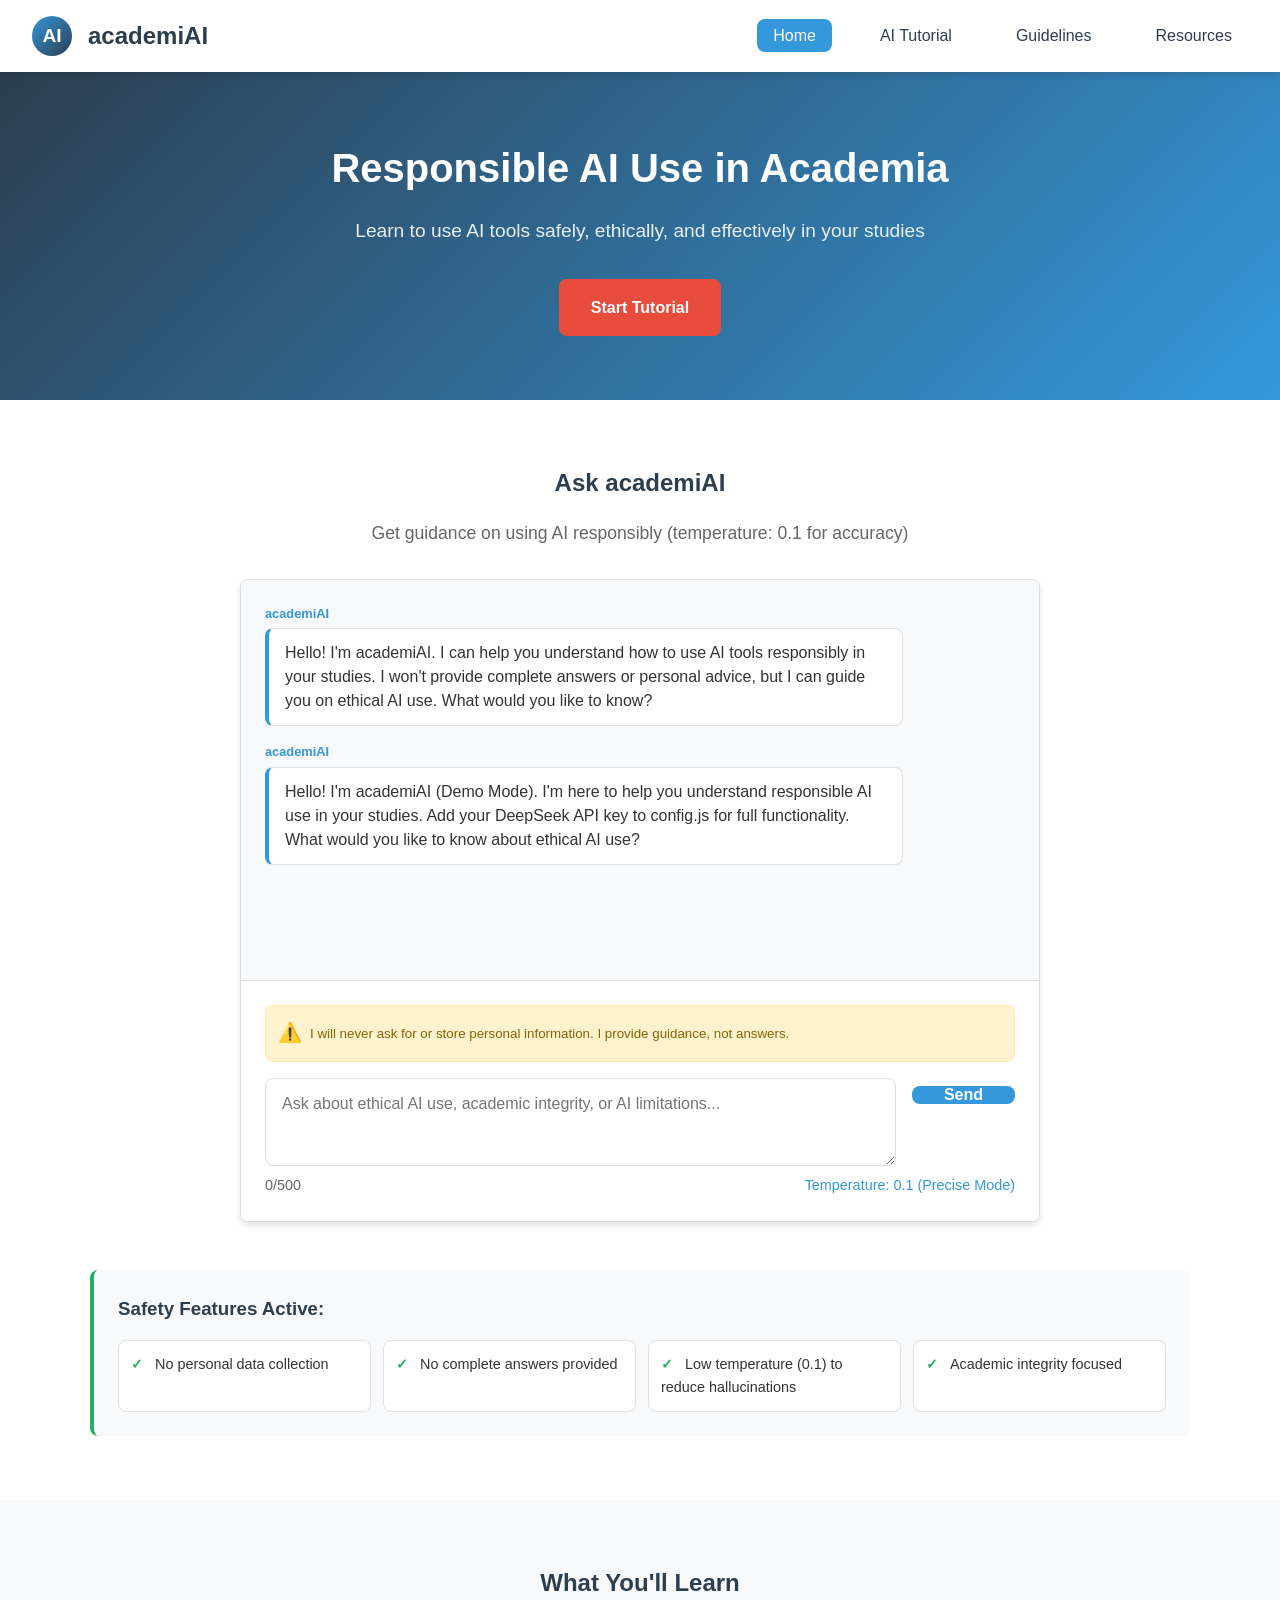
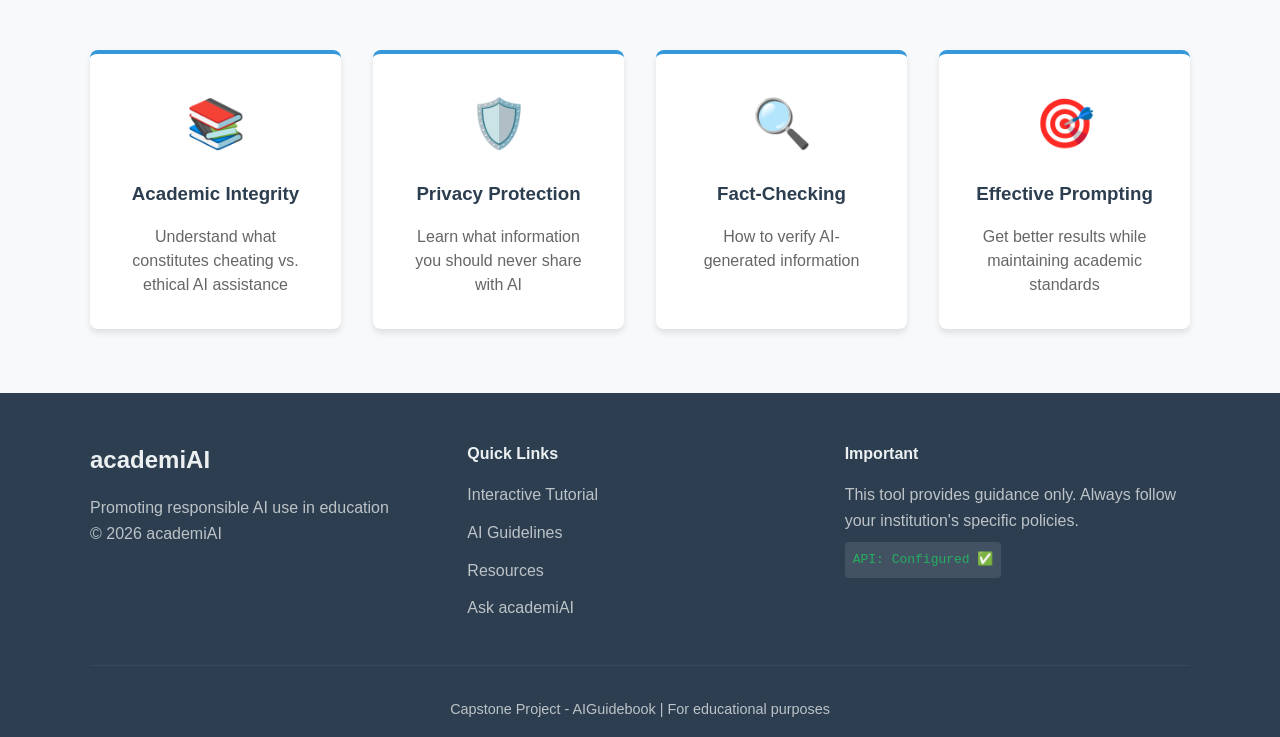
==== index.html @ cb723749 "Add files via upload" ====
<!DOCTYPE html>
<html lang="en">
<head>
    <meta charset="UTF-8">
    <meta name="viewport" content="width=device-width, initial-scale=1.0">
    <title>academiAI - Responsible AI for Students</title>
    <link rel="stylesheet" href="styles/main.css">
    <link rel="stylesheet" href="styles/responsive.css">
    <link rel="icon" type="image/x-icon" href="assets/images/favicon.ico">
</head>
<body>
    <header>
        <nav class="main-nav">
            <div class="logo">
                <div class="logo-icon">AI</div>
                <h1>academiAI</h1>
            </div>
            <button class="mobile-menu-toggle" aria-label="Menu">☰</button>
            <ul class="nav-links">
                <li><a href="index.html" class="active">Home</a></li>
                <li><a href="pages/tutorial.html">AI Tutorial</a></li>
                <li><a href="pages/guidelines.html">Guidelines</a></li>
                <li><a href="pages/resources.html">Resources</a></li>
            </ul>
        </nav>
    </header>

    <main>
        <section class="hero">
            <div class="hero-content">
                <h2>Responsible AI Use in Academia</h2>
                <p>Learn to use AI tools safely, ethically, and effectively in your studies</p>
                <a href="pages/tutorial.html" class="cta-button">Start Tutorial</a>
            </div>
        </section>

        <section class="ai-guide-section">
            <div class="container">
                <h2>Ask academiAI</h2>
                <p class="subtitle">Get guidance on using AI responsibly (temperature: 0.1 for accuracy)</p>
                
                <div class="config-warning" id="config-warning">
                    <strong>⚠️ Setup Required:</strong> Add your DeepSeek API key to config.js for full functionality.
                    <br><small>Currently running in demo mode with limited responses.</small>
                </div>
                
                <div class="chat-container">
                    <div class="chat-messages" id="chat-messages">
                        <div class="message bot">
                            <div class="sender-label">academiAI</div>
                            <div class="message-text">Hello! I'm academiAI. I can help you understand how to use AI tools responsibly in your studies. I won't provide complete answers or personal advice, but I can guide you on ethical AI use. What would you like to know?</div>
                        </div>
                    </div>
                    
                    <div class="chat-input-area">
                        <div class="safety-notice">
                            <span class="safety-icon">⚠️</span>
                            <small>I will never ask for or store personal information. I provide guidance, not answers.</small>
                        </div>
                        <div class="input-wrapper">
                            <textarea 
                                id="user-input" 
                                placeholder="Ask about ethical AI use, academic integrity, or AI limitations..."
                                maxlength="500"
                                rows="3"
                            ></textarea>
                            <button id="send-button">Send</button>
                        </div>
                        <div class="input-limits">
                            <span id="char-count">0/500</span>
                            <span class="temp-indicator">Temperature: 0.1 (Precise Mode)</span>
                        </div>
                    </div>
                </div>
                
                <div class="safety-features">
                    <h3>Safety Features Active:</h3>
                    <ul>
                        <li>No personal data collection</li>
                        <li>No complete answers provided</li>
                        <li>Low temperature (0.1) to reduce hallucinations</li>
                        <li>Academic integrity focused</li>
                    </ul>
                </div>
            </div>
        </section>

        <section class="features">
            <div class="container">
                <h2>What You'll Learn</h2>
                <div class="feature-grid">
                    <div class="feature-card">
                        <div class="feature-icon">📚</div>
                        <h3>Academic Integrity</h3>
                        <p>Understand what constitutes cheating vs. ethical AI assistance</p>
                    </div>
                    <div class="feature-card">
                        <div class="feature-icon">🛡️</div>
                        <h3>Privacy Protection</h3>
                        <p>Learn what information you should never share with AI</p>
                    </div>
                    <div class="feature-card">
                        <div class="feature-icon">🔍</div>
                        <h3>Fact-Checking</h3>
                        <p>How to verify AI-generated information</p>
                    </div>
                    <div class="feature-card">
                        <div class="feature-icon">🎯</div>
                        <h3>Effective Prompting</h3>
                        <p>Get better results while maintaining academic standards</p>
                    </div>
                </div>
            </div>
        </section>
    </main>

    <footer>
        <div class="container">
            <div class="footer-content">
                <div class="footer-section">
                    <h3>academiAI</h3>
                    <p>Promoting responsible AI use in education</p>
                    <p id="current-year">© 2024 academiAI</p>
                </div>
                <div class="footer-section">
                    <h4>Quick Links</h4>
                    <ul>
                        <li><a href="pages/tutorial.html">Interactive Tutorial</a></li>
                        <li><a href="pages/guidelines.html">AI Guidelines</a></li>
                        <li><a href="pages/resources.html">Resources</a></li>
                        <li><a href="#chat-messages">Ask academiAI</a></li>
                    </ul>
                </div>
                <div class="footer-section">
                    <h4>Important</h4>
                    <p>This tool provides guidance only. Always follow your institution's specific policies.</p>
                    <p class="api-status" id="api-status">API: Not Configured</p>
                </div>
            </div>
            <div class="footer-bottom">
                <p>Capstone Project - AIGuidebook | For educational purposes</p>
            </div>
        </div>
    </footer>

    <script src="config.js"></script>
    <script src="scripts/main.js"></script>
    <script src="scripts/safety-filters.js"></script>
    <script src="scripts/ai-guide.js"></script>
</body>
</html>
---- styles/main.css ----
/* Reset and Base Styles */
* {
    margin: 0;
    padding: 0;
    box-sizing: border-box;
}

:root {
    --primary-color: #2c3e50;
    --secondary-color: #3498db;
    --accent-color: #e74c3c;
    --light-color: #ecf0f1;
    --dark-color: #2c3e50;
    --success-color: #27ae60;
    --warning-color: #f39c12;
    --border-radius: 8px;
    --box-shadow: 0 4px 6px rgba(0, 0, 0, 0.1);
    --transition: all 0.3s ease;
}

body {
    font-family: 'Segoe UI', Tahoma, Geneva, Verdana, sans-serif;
    line-height: 1.6;
    color: #333;
    background-color: #f9f9f9;
    min-height: 100vh;
    display: flex;
    flex-direction: column;
}

.container {
    max-width: 1200px;
    margin: 0 auto;
    padding: 0 20px;
}

main {
    flex: 1;
}

/* Navigation */
.main-nav {
    background-color: white;
    box-shadow: var(--box-shadow);
    padding: 1rem 2rem;
    display: flex;
    justify-content: space-between;
    align-items: center;
    position: sticky;
    top: 0;
    z-index: 1000;
}

.logo {
    display: flex;
    align-items: center;
    gap: 1rem;
}

.logo-icon {
    width: 40px;
    height: 40px;
    background: linear-gradient(135deg, var(--secondary-color), var(--primary-color));
    color: white;
    border-radius: 50%;
    display: flex;
    align-items: center;
    justify-content: center;
    font-weight: bold;
    font-size: 1.2rem;
}

.logo h1 {
    color: var(--primary-color);
    font-size: 1.5rem;
}

.mobile-menu-toggle {
    display: none;
    background: none;
    border: none;
    font-size: 1.5rem;
    cursor: pointer;
    color: var(--primary-color);
}

.nav-links {
    display: flex;
    list-style: none;
    gap: 2rem;
}

.nav-links a {
    text-decoration: none;
    color: var(--primary-color);
    font-weight: 500;
    padding: 0.5rem 1rem;
    border-radius: var(--border-radius);
    transition: var(--transition);
}

.nav-links a:hover,
.nav-links a.active {
    background-color: var(--secondary-color);
    color: white;
}

/* Hero Section */
.hero {
    background: linear-gradient(135deg, var(--primary-color), var(--secondary-color));
    color: white;
    padding: 4rem 2rem;
    text-align: center;
}

.hero-content h2 {
    font-size: 2.5rem;
    margin-bottom: 1rem;
}

.hero-content p {
    font-size: 1.2rem;
    margin-bottom: 2rem;
    opacity: 0.9;
}

.cta-button {
    display: inline-block;
    background-color: var(--accent-color);
    color: white;
    padding: 1rem 2rem;
    text-decoration: none;
    border-radius: var(--border-radius);
    font-weight: bold;
    transition: var(--transition);
    border: none;
    cursor: pointer;
    font-size: 1rem;
}

.cta-button:hover {
    background-color: #c0392b;
    transform: translateY(-2px);
}

/* AI Guide Section */
.ai-guide-section {
    padding: 4rem 2rem;
    background-color: white;
}

.ai-guide-section h2 {
    text-align: center;
    margin-bottom: 1rem;
    color: var(--primary-color);
}

.subtitle {
    color: #666;
    margin-bottom: 2rem;
    text-align: center;
    font-size: 1.1rem;
}

.config-warning {
    background-color: #fff3cd;
    border: 1px solid #ffeaa7;
    border-radius: var(--border-radius);
    padding: 1rem;
    margin: 2rem auto;
    max-width: 800px;
    text-align: center;
    color: #856404;
}

.chat-container {
    max-width: 800px;
    margin: 0 auto;
    border: 1px solid #ddd;
    border-radius: var(--border-radius);
    overflow: hidden;
    box-shadow: var(--box-shadow);
}

.chat-messages {
    height: 400px;
    overflow-y: auto;
    padding: 1.5rem;
    background-color: #f8f9fa;
    display: flex;
    flex-direction: column;
    gap: 1rem;
}

.message {
    max-width: 85%;
    animation: fadeIn 0.3s ease;
}

@keyframes fadeIn {
    from { opacity: 0; transform: translateY(10px); }
    to { opacity: 1; transform: translateY(0); }
}

.sender-label {
    font-size: 0.8rem;
    font-weight: 600;
    margin-bottom: 0.25rem;
    color: #666;
}

.message.bot .sender-label {
    color: var(--secondary-color);
}

.message.user .sender-label {
    color: var(--primary-color);
    text-align: right;
}

.message-text {
    padding: 0.75rem 1rem;
    border-radius: var(--border-radius);
    line-height: 1.5;
}

.message.bot .message-text {
    background-color: white;
    border: 1px solid #e0e0e0;
    border-left: 4px solid var(--secondary-color);
}

.message.user .message-text {
    background-color: var(--secondary-color);
    color: white;
    border-left: 4px solid var(--primary-color);
}

.chat-input-area {
    padding: 1.5rem;
    background-color: white;
    border-top: 1px solid #ddd;
}

.safety-notice {
    background-color: #fff3cd;
    border: 1px solid #ffeaa7;
    border-radius: var(--border-radius);
    padding: 0.75rem;
    margin-bottom: 1rem;
    display: flex;
    align-items: center;
    gap: 0.5rem;
    color: #856404;
}

.safety-icon {
    font-size: 1.2rem;
}

.input-wrapper {
    display: flex;
    gap: 1rem;
}

.input-wrapper textarea {
    flex: 1;
    padding: 1rem;
    border: 1px solid #ddd;
    border-radius: var(--border-radius);
    font-family: inherit;
    font-size: 1rem;
    resize: vertical;
    min-height: 80px;
    max-height: 200px;
}

.input-wrapper textarea:focus {
    outline: none;
    border-color: var(--secondary-color);
    box-shadow: 0 0 0 2px rgba(52, 152, 219, 0.2);
}

.input-wrapper button {
    background-color: var(--secondary-color);
    color: white;
    border: none;
    padding: 0 2rem;
    border-radius: var(--border-radius);
    cursor: pointer;
    font-weight: bold;
    transition: var(--transition);
    font-size: 1rem;
    align-self: flex-start;
    height: fit-content;
    margin-top: 0.5rem;
}

.input-wrapper button:hover {
    background-color: #2980b9;
}

.input-wrapper button:disabled {
    background-color: #bdc3c7;
    cursor: not-allowed;
}

.input-limits {
    display: flex;
    justify-content: space-between;
    margin-top: 0.5rem;
    color: #666;
    font-size: 0.9rem;
}

.temp-indicator {
    color: var(--secondary-color);
    font-weight: 500;
}

/* Loading Animation */
.message.loading {
    opacity: 0.7;
}

.loading-text {
    color: #666;
    margin-bottom: 0.5rem;
}

.loading-dots {
    display: flex;
    gap: 0.25rem;
}

.loading-dots span {
    width: 8px;
    height: 8px;
    background-color: var(--secondary-color);
    border-radius: 50%;
    animation: bounce 1.4s infinite ease-in-out both;
}

.loading-dots span:nth-child(1) {
    animation-delay: -0.32s;
}

.loading-dots span:nth-child(2) {
    animation-delay: -0.16s;
}

@keyframes bounce {
    0%, 80%, 100% { 
        transform: scale(0);
    } 
    40% { 
        transform: scale(1.0);
    }
}

/* Safety Features */
.safety-features {
    margin-top: 3rem;
    padding: 1.5rem;
    background-color: #f8f9fa;
    border-radius: var(--border-radius);
    border-left: 4px solid var(--success-color);
}

.safety-features h3 {
    color: var(--primary-color);
    margin-bottom: 1rem;
}

.safety-features ul {
    list-style: none;
    display: grid;
    grid-template-columns: repeat(auto-fit, minmax(200px, 1fr));
    gap: 0.75rem;
    margin-top: 1rem;
}

.safety-features li {
    padding: 0.75rem;
    background-color: white;
    border-radius: var(--border-radius);
    font-size: 0.9rem;
    border: 1px solid #e0e0e0;
}

.safety-features li::before {
    content: "✓ ";
    color: var(--success-color);
    font-weight: bold;
    margin-right: 0.5rem;
}

/* Features Section */
.features {
    padding: 4rem 2rem;
    background-color: #f8f9fa;
}

.features h2 {
    text-align: center;
    margin-bottom: 3rem;
    color: var(--primary-color);
}

.feature-grid {
    display: grid;
    grid-template-columns: repeat(auto-fit, minmax(250px, 1fr));
    gap: 2rem;
}

.feature-card {
    background-color: white;
    padding: 2rem;
    border-radius: var(--border-radius);
    text-align: center;
    box-shadow: var(--box-shadow);
    transition: var(--transition);
    border-top: 4px solid var(--secondary-color);
}

.feature-card:hover {
    transform: translateY(-5px);
    box-shadow: 0 8px 15px rgba(0, 0, 0, 0.1);
}

.feature-icon {
    font-size: 3rem;
    margin-bottom: 1rem;
    display: block;
}

.feature-card h3 {
    color: var(--primary-color);
    margin-bottom: 1rem;
}

.feature-card p {
    color: #666;
    line-height: 1.5;
}

/* Footer */
footer {
    background-color: var(--primary-color);
    color: white;
    padding: 3rem 2rem 1rem;
    margin-top: auto;
}

.footer-content {
    display: grid;
    grid-template-columns: repeat(auto-fit, minmax(250px, 1fr));
    gap: 2rem;
    margin-bottom: 2rem;
}

.footer-section h3,
.footer-section h4 {
    margin-bottom: 1rem;
    color: var(--light-color);
}

.footer-section h3 {
    font-size: 1.5rem;
}

.footer-section p {
    color: #bdc3c7;
    line-height: 1.6;
}

.footer-section ul {
    list-style: none;
}

.footer-section ul li {
    margin-bottom: 0.75rem;
}

.footer-section a {
    color: #bdc3c7;
    text-decoration: none;
    transition: var(--transition);
}

.footer-section a:hover {
    color: white;
    text-decoration: underline;
}

.footer-bottom {
    text-align: center;
    padding-top: 2rem;
    border-top: 1px solid #34495e;
    color: #bdc3c7;
    font-size: 0.9rem;
}

.api-status {
    font-family: monospace;
    padding: 0.5rem;
    background: rgba(255, 255, 255, 0.1);
    border-radius: 4px;
    display: inline-block;
    margin-top: 0.5rem;
}

/* Utility Classes */
.hidden {
    display: none !important;
}

.notification {
    position: fixed;
    top: 20px;
    right: 20px;
    background: var(--warning-color);
    color: white;
    padding: 1rem;
    border-radius: var(--border-radius);
    box-shadow: var(--box-shadow);
    z-index: 10000;
    max-width: 300px;
    animation: slideIn 0.3s ease;
}

@keyframes slideIn {
    from { transform: translateX(100%); opacity: 0; }
    to { transform: translateX(0); opacity: 1; }
}
---- styles/responsive.css ----
/* Mobile Responsiveness */
@media (max-width: 768px) {
    .main-nav {
        flex-direction: row;
        flex-wrap: wrap;
        padding: 1rem;
        position: relative;
    }
    
    .mobile-menu-toggle {
        display: block;
        order: 2;
    }
    
    .nav-links {
        display: none;
        flex-direction: column;
        width: 100%;
        order: 3;
        margin-top: 1rem;
        gap: 0.5rem;
    }
    
    .nav-links.show {
        display: flex;
    }
    
    .nav-links li {
        width: 100%;
    }
    
    .nav-links a {
        display: block;
        padding: 0.75rem;
        text-align: center;
    }
    
    .logo {
        order: 1;
        flex: 1;
    }
    
    .hero-content h2 {
        font-size: 2rem;
    }
    
    .hero-content p {
        font-size: 1.1rem;
    }
    
    .chat-container {
        margin: 0 -1rem;
        border-radius: 0;
        border-left: none;
        border-right: none;
    }
    
    .chat-messages {
        height: 300px;
        padding: 1rem;
    }
    
    .message {
        max-width: 95%;
    }
    
    .input-wrapper {
        flex-direction: column;
    }
    
    .input-wrapper button {
        width: 100%;
        padding: 0.75rem;
        margin-top: 0;
    }
    
    .feature-grid {
        grid-template-columns: 1fr;
        gap: 1.5rem;
    }
    
    .feature-card {
        padding: 1.5rem;
    }
    
    .safety-features ul {
        grid-template-columns: 1fr;
    }
    
    .tutorial-controls {
        flex-direction: column;
        gap: 1rem;
    }
    
    .tutorial-controls button {
        width: 100%;
    }
    
    .footer-content {
        grid-template-columns: 1fr;
        gap: 1.5rem;
    }
    
    .ai-guide-section,
    .features {
        padding: 2rem 1rem;
    }
    
    .tutorial-content {
        padding: 2rem 1rem;
    }
}

/* Tablet Responsiveness */
@media (min-width: 769px) and (max-width: 1024px) {
    .container {
        padding: 0 15px;
    }
    
    .chat-container {
        margin: 0 1rem;
    }
    
    .feature-grid {
        grid-template-columns: repeat(2, 1fr);
    }
    
    .safety-features ul {
        grid-template-columns: repeat(2, 1fr);
    }
}

/* Large Desktop */
@media (min-width: 1200px) {
    .container {
        max-width: 1140px;
    }
}
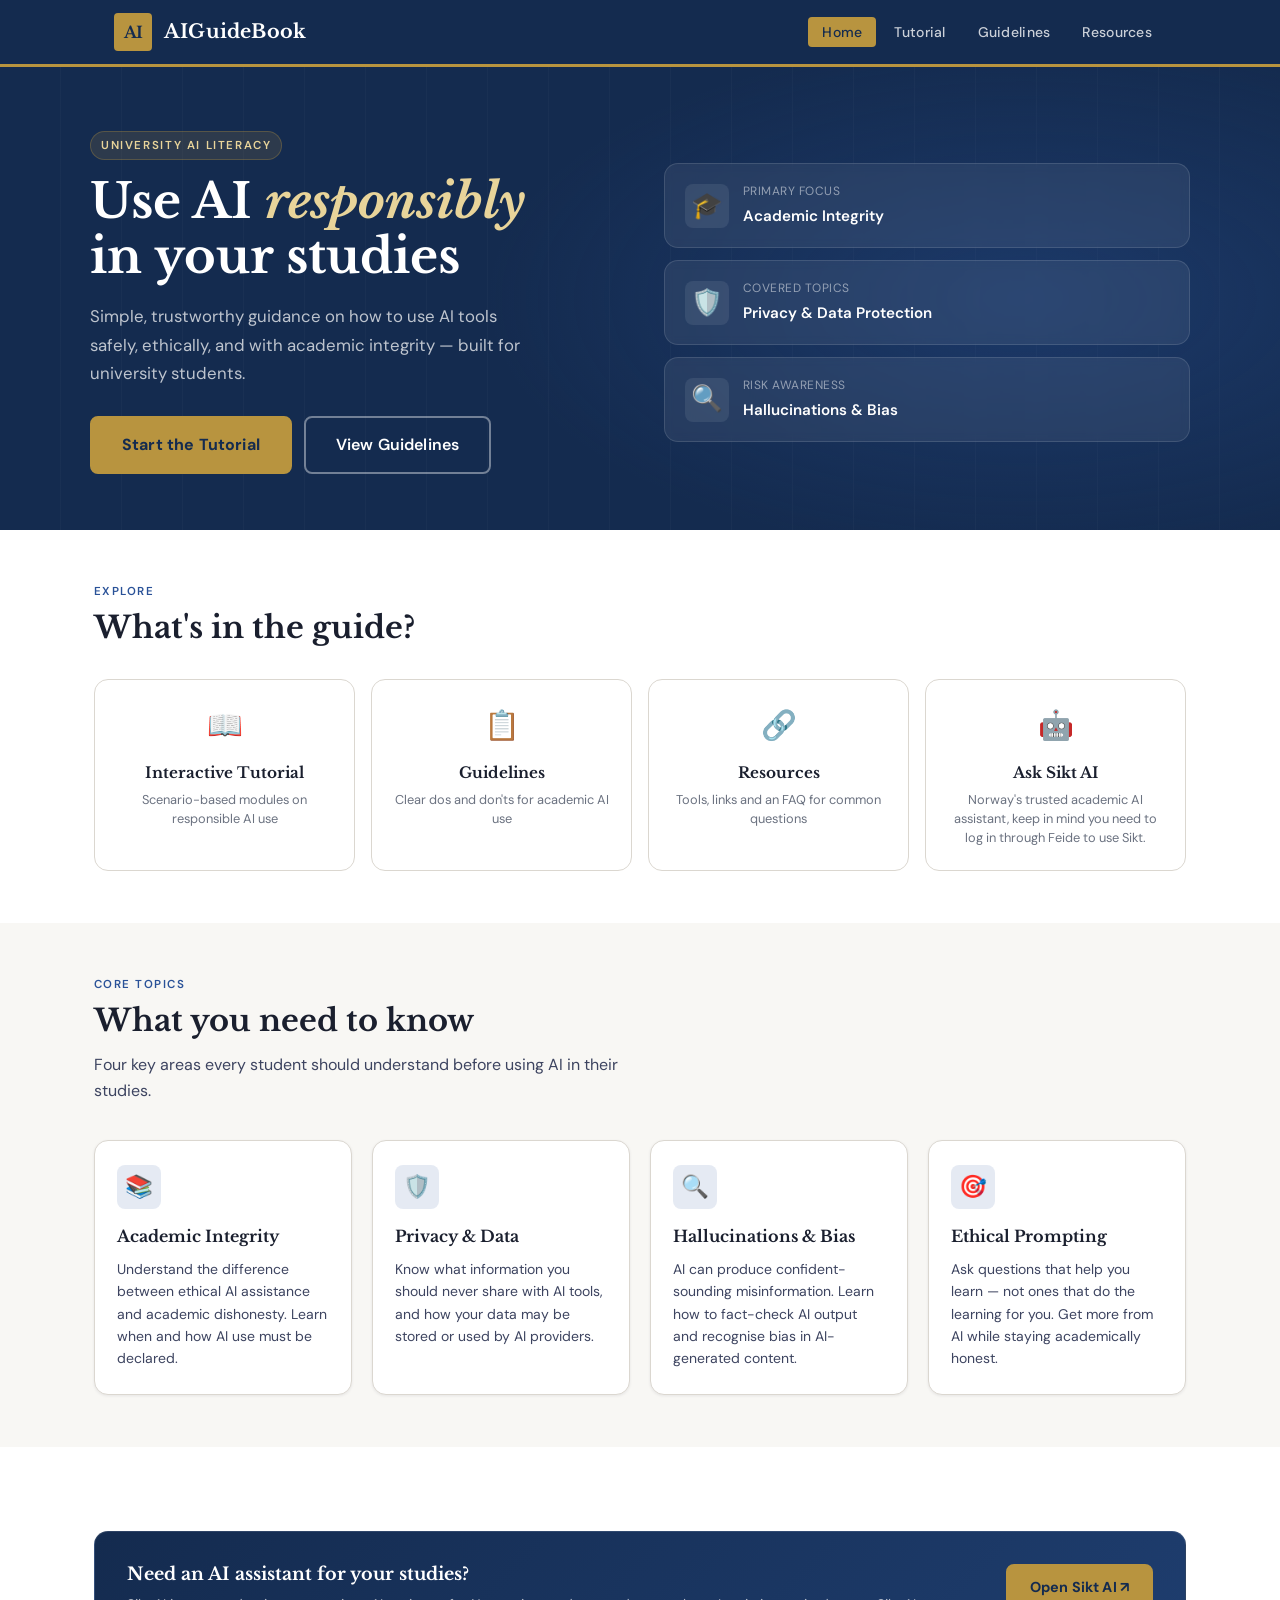
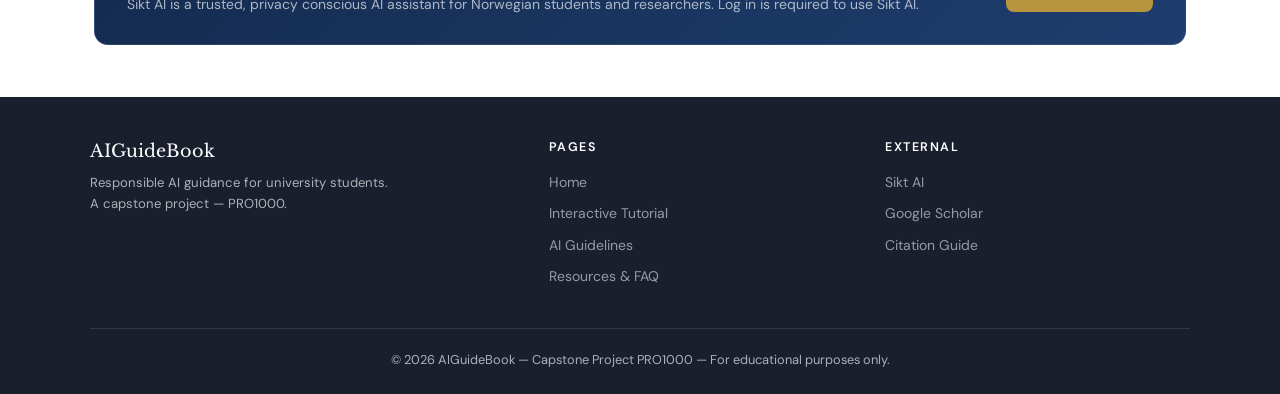
==== commit 5abc3fac: "Add files via upload" ====
--- a/index.html
+++ b/index.html
@@ -1,151 +1,179 @@
-<!DOCTYPE html>
-<html lang="en">
-<head>
-    <meta charset="UTF-8">
-    <meta name="viewport" content="width=device-width, initial-scale=1.0">
-    <title>academiAI - Responsible AI for Students</title>
-    <link rel="stylesheet" href="styles/main.css">
-    <link rel="stylesheet" href="styles/responsive.css">
-    <link rel="icon" type="image/x-icon" href="assets/images/favicon.ico">
-</head>
-<body>
-    <header>
-        <nav class="main-nav">
-            <div class="logo">
-                <div class="logo-icon">AI</div>
-                <h1>academiAI</h1>
-            </div>
-            <button class="mobile-menu-toggle" aria-label="Menu">☰</button>
-            <ul class="nav-links">
-                <li><a href="index.html" class="active">Home</a></li>
-                <li><a href="pages/tutorial.html">AI Tutorial</a></li>
-                <li><a href="pages/guidelines.html">Guidelines</a></li>
-                <li><a href="pages/resources.html">Resources</a></li>
-            </ul>
-        </nav>
-    </header>
-
-    <main>
-        <section class="hero">
-            <div class="hero-content">
-                <h2>Responsible AI Use in Academia</h2>
-                <p>Learn to use AI tools safely, ethically, and effectively in your studies</p>
-                <a href="pages/tutorial.html" class="cta-button">Start Tutorial</a>
-            </div>
-        </section>
-
-        <section class="ai-guide-section">
-            <div class="container">
-                <h2>Ask academiAI</h2>
-                <p class="subtitle">Get guidance on using AI responsibly (temperature: 0.1 for accuracy)</p>
-                
-                <div class="config-warning" id="config-warning">
-                    <strong>⚠️ Setup Required:</strong> Add your DeepSeek API key to config.js for full functionality.
-                    <br><small>Currently running in demo mode with limited responses.</small>
-                </div>
-                
-                <div class="chat-container">
-                    <div class="chat-messages" id="chat-messages">
-                        <div class="message bot">
-                            <div class="sender-label">academiAI</div>
-                            <div class="message-text">Hello! I'm academiAI. I can help you understand how to use AI tools responsibly in your studies. I won't provide complete answers or personal advice, but I can guide you on ethical AI use. What would you like to know?</div>
-                        </div>
-                    </div>
-                    
-                    <div class="chat-input-area">
-                        <div class="safety-notice">
-                            <span class="safety-icon">⚠️</span>
-                            <small>I will never ask for or store personal information. I provide guidance, not answers.</small>
-                        </div>
-                        <div class="input-wrapper">
-                            <textarea 
-                                id="user-input" 
-                                placeholder="Ask about ethical AI use, academic integrity, or AI limitations..."
-                                maxlength="500"
-                                rows="3"
-                            ></textarea>
-                            <button id="send-button">Send</button>
-                        </div>
-                        <div class="input-limits">
-                            <span id="char-count">0/500</span>
-                            <span class="temp-indicator">Temperature: 0.1 (Precise Mode)</span>
-                        </div>
-                    </div>
-                </div>
-                
-                <div class="safety-features">
-                    <h3>Safety Features Active:</h3>
-                    <ul>
-                        <li>No personal data collection</li>
-                        <li>No complete answers provided</li>
-                        <li>Low temperature (0.1) to reduce hallucinations</li>
-                        <li>Academic integrity focused</li>
-                    </ul>
-                </div>
-            </div>
-        </section>
-
-        <section class="features">
-            <div class="container">
-                <h2>What You'll Learn</h2>
-                <div class="feature-grid">
-                    <div class="feature-card">
-                        <div class="feature-icon">📚</div>
-                        <h3>Academic Integrity</h3>
-                        <p>Understand what constitutes cheating vs. ethical AI assistance</p>
-                    </div>
-                    <div class="feature-card">
-                        <div class="feature-icon">🛡️</div>
-                        <h3>Privacy Protection</h3>
-                        <p>Learn what information you should never share with AI</p>
-                    </div>
-                    <div class="feature-card">
-                        <div class="feature-icon">🔍</div>
-                        <h3>Fact-Checking</h3>
-                        <p>How to verify AI-generated information</p>
-                    </div>
-                    <div class="feature-card">
-                        <div class="feature-icon">🎯</div>
-                        <h3>Effective Prompting</h3>
-                        <p>Get better results while maintaining academic standards</p>
-                    </div>
-                </div>
-            </div>
-        </section>
-    </main>
-
-    <footer>
-        <div class="container">
-            <div class="footer-content">
-                <div class="footer-section">
-                    <h3>academiAI</h3>
-                    <p>Promoting responsible AI use in education</p>
-                    <p id="current-year">© 2024 academiAI</p>
-                </div>
-                <div class="footer-section">
-                    <h4>Quick Links</h4>
-                    <ul>
-                        <li><a href="pages/tutorial.html">Interactive Tutorial</a></li>
-                        <li><a href="pages/guidelines.html">AI Guidelines</a></li>
-                        <li><a href="pages/resources.html">Resources</a></li>
-                        <li><a href="#chat-messages">Ask academiAI</a></li>
-                    </ul>
-                </div>
-                <div class="footer-section">
-                    <h4>Important</h4>
-                    <p>This tool provides guidance only. Always follow your institution's specific policies.</p>
-                    <p class="api-status" id="api-status">API: Not Configured</p>
-                </div>
-            </div>
-            <div class="footer-bottom">
-                <p>Capstone Project - AIGuidebook | For educational purposes</p>
-            </div>
-        </div>
-    </footer>
-
-    <script src="config.js"></script>
-    <script src="scripts/main.js"></script>
-    <script src="scripts/safety-filters.js"></script>
-    <script src="scripts/ai-guide.js"></script>
-</body>
-</html>+<!DOCTYPE html>
+<html lang="en">
+<head>
+  <meta charset="UTF-8">
+  <meta name="viewport" content="width=device-width, initial-scale=1.0">
+  <title>AIGuideBook — Responsible AI for Students</title>
+  <link rel="stylesheet" href="styles/main.css">
+  <link rel="stylesheet" href="styles/components.css">
+  <link rel="stylesheet" href="styles/responsive.css">
+</head>
+<body>
+
+<!-- ── Navigation ── -->
+<nav class="site-nav" role="navigation" aria-label="Main navigation">
+  <div class="nav-inner">
+    <a href="index.html" class="nav-brand" aria-label="AIGuideBook home">
+      <div class="nav-brand__mark" aria-hidden="true">AI</div>
+      <span class="nav-brand__name">AIGuideBook</span>
+    </a>
+    <button class="nav-toggle" aria-label="Toggle navigation" aria-expanded="false">
+      <span></span><span></span><span></span>
+    </button>
+    <ul class="nav-links" role="list">
+      <li><a href="index.html">Home</a></li>
+      <li><a href="pages/tutorial.html">Tutorial</a></li>
+      <li><a href="pages/guidelines.html">Guidelines</a></li>
+      <li><a href="pages/resources.html">Resources</a></li>
+    </ul>
+  </div>
+</nav>
+
+<!-- ── Hero ── -->
+<section class="hero" aria-labelledby="hero-title">
+  <div class="hero__inner">
+    <div class="hero__content">
+      <span class="hero__eyebrow">University AI Literacy</span>
+      <h1 class="hero__title" id="hero-title">
+        Use AI <em>responsibly</em><br>in your studies
+      </h1>
+      <p class="hero__desc">
+        Simple, trustworthy guidance on how to use AI tools safely, ethically,
+        and with academic integrity — built for university students.
+      </p>
+      <div class="hero__actions">
+        <a href="pages/tutorial.html" class="btn btn--gold btn--lg">Start the Tutorial</a>
+        <a href="pages/guidelines.html" class="btn btn--outline btn--lg" style="color:#fff;border-color:rgba(255,255,255,0.4);">View Guidelines</a>
+      </div>
+    </div>
+    <div class="hero__visual" aria-hidden="true">
+      <div class="hero-stat-card">
+        <div class="hero-stat-card__icon">🎓</div>
+        <div>
+          <div class="hero-stat-card__label">Primary focus</div>
+          <div class="hero-stat-card__value">Academic Integrity</div>
+        </div>
+      </div>
+      <div class="hero-stat-card">
+        <div class="hero-stat-card__icon">🛡️</div>
+        <div>
+          <div class="hero-stat-card__label">Covered topics</div>
+          <div class="hero-stat-card__value">Privacy & Data Protection</div>
+        </div>
+      </div>
+      <div class="hero-stat-card">
+        <div class="hero-stat-card__icon">🔍</div>
+        <div>
+          <div class="hero-stat-card__label">Risk awareness</div>
+          <div class="hero-stat-card__value">Hallucinations & Bias</div>
+        </div>
+      </div>
+    </div>
+  </div>
+</section>
+
+<!-- ── Quick Links ── -->
+<section class="section section--white" aria-labelledby="explore-title">
+  <div class="container">
+    <div class="section__label">Explore</div>
+    <h2 class="section__title" id="explore-title">What's in the guide?</h2>
+    <div class="quick-links">
+      <a href="pages/tutorial.html" class="quick-link">
+        <div class="quick-link__icon">📖</div>
+        <div class="quick-link__title">Interactive Tutorial</div>
+        <div class="quick-link__desc">Scenario-based modules on responsible AI use</div>
+      </a>
+      <a href="pages/guidelines.html" class="quick-link">
+        <div class="quick-link__icon">📋</div>
+        <div class="quick-link__title">Guidelines</div>
+        <div class="quick-link__desc">Clear dos and don'ts for academic AI use</div>
+      </a>
+      <a href="pages/resources.html" class="quick-link">
+        <div class="quick-link__icon">🔗</div>
+        <div class="quick-link__title">Resources</div>
+        <div class="quick-link__desc">Tools, links and an FAQ for common questions</div>
+      </a>
+      <a href="https://ki.sikt.no/en" target="_blank" rel="noopener noreferrer" class="quick-link">
+        <div class="quick-link__icon">🤖</div>
+        <div class="quick-link__title">Ask Sikt AI</div>
+        <div class="quick-link__desc">Norway's trusted academic AI assistant, keep in mind you need to log in through Feide to use Sikt.</div>
+      </a>
+    </div>
+  </div>
+</section>
+
+<!-- ── Core Topics ── -->
+<section class="section section--alt" aria-labelledby="topics-title">
+  <div class="container">
+    <div class="section__label">Core Topics</div>
+    <h2 class="section__title" id="topics-title">What you need to know</h2>
+    <p class="section__lead">Four key areas every student should understand before using AI in their studies.</p>
+    <div class="card-grid">
+      <div class="card">
+        <div class="card__icon">📚</div>
+        <div class="card__title">Academic Integrity</div>
+        <p class="card__text">Understand the difference between ethical AI assistance and academic dishonesty. Learn when and how AI use must be declared.</p>
+      </div>
+      <div class="card">
+        <div class="card__icon">🛡️</div>
+        <div class="card__title">Privacy & Data</div>
+        <p class="card__text">Know what information you should never share with AI tools, and how your data may be stored or used by AI providers.</p>
+      </div>
+      <div class="card">
+        <div class="card__icon">🔍</div>
+        <div class="card__title">Hallucinations & Bias</div>
+        <p class="card__text">AI can produce confident-sounding misinformation. Learn how to fact-check AI output and recognise bias in AI-generated content.</p>
+      </div>
+      <div class="card">
+        <div class="card__icon">🎯</div>
+        <div class="card__title">Ethical Prompting</div>
+        <p class="card__text">Ask questions that help you learn — not ones that do the learning for you. Get more from AI while staying academically honest.</p>
+      </div>
+    </div>
+  </div>
+</section>
+
+<!-- ── Sikt AI Banner ── -->
+<section class="section section--white" aria-label="Sikt AI assistant">
+  <div class="container">
+    <div class="sikt-banner">
+      <div class="sikt-banner__text">
+        <h3>Need an AI assistant for your studies?</h3>
+        <p>Sikt AI is a trusted, privacy conscious AI assistant for Norwegian students and researchers. Log in is required to use Sikt AI.</p>
+      </div>
+      <a href="https://ki.sikt.no/en" target="_blank" rel="noopener noreferrer" class="btn btn--gold">
+        Open Sikt AI ↗
+      </a>
+    </div>
+  </div>
+</section>
+
+<!-- ── Footer ── -->
+<footer class="site-footer" role="contentinfo">
+  <div class="footer-inner">
+    <div class="footer-brand">
+      <div class="footer-brand__name">AIGuideBook</div>
+      <p class="footer-brand__tag">Responsible AI guidance for university students.<br>A capstone project — PRO1000.</p>
+    </div>
+    <div class="footer-col">
+      <h4>Pages</h4>
+      <a href="index.html">Home</a>
+      <a href="pages/tutorial.html">Interactive Tutorial</a>
+      <a href="pages/guidelines.html">AI Guidelines</a>
+      <a href="pages/resources.html">Resources & FAQ</a>
+    </div>
+    <div class="footer-col">
+      <h4>External</h4>
+      <a href="https://ki.sikt.no/en" target="_blank" rel="noopener">Sikt AI</a>
+      <a href="https://scholar.google.com" target="_blank" rel="noopener">Google Scholar</a>
+      <a href="https://www.uio.no/english/studies/examinations/sources-citations/" target="_blank" rel="noopener">Citation Guide</a>
+    </div>
+  </div>
+  <div class="footer-bottom">
+    <p>© <span id="footer-year"></span> AIGuideBook &mdash; Capstone Project PRO1000 &mdash; For educational purposes only.</p>
+  </div>
+</footer>
+
+<script src="scripts/main.js"></script>
+</body>
+</html>
--- a/styles/main.css
+++ b/styles/main.css
@@ -1,535 +1,425 @@
-/* Reset and Base Styles */
-* {
-    margin: 0;
-    padding: 0;
-    box-sizing: border-box;
-}
-
-:root {
-    --primary-color: #2c3e50;
-    --secondary-color: #3498db;
-    --accent-color: #e74c3c;
-    --light-color: #ecf0f1;
-    --dark-color: #2c3e50;
-    --success-color: #27ae60;
-    --warning-color: #f39c12;
-    --border-radius: 8px;
-    --box-shadow: 0 4px 6px rgba(0, 0, 0, 0.1);
-    --transition: all 0.3s ease;
-}
-
-body {
-    font-family: 'Segoe UI', Tahoma, Geneva, Verdana, sans-serif;
-    line-height: 1.6;
-    color: #333;
-    background-color: #f9f9f9;
-    min-height: 100vh;
-    display: flex;
-    flex-direction: column;
-}
-
-.container {
-    max-width: 1200px;
-    margin: 0 auto;
-    padding: 0 20px;
-}
-
-main {
-    flex: 1;
-}
-
-/* Navigation */
-.main-nav {
-    background-color: white;
-    box-shadow: var(--box-shadow);
-    padding: 1rem 2rem;
-    display: flex;
-    justify-content: space-between;
-    align-items: center;
-    position: sticky;
-    top: 0;
-    z-index: 1000;
-}
-
-.logo {
-    display: flex;
-    align-items: center;
-    gap: 1rem;
-}
-
-.logo-icon {
-    width: 40px;
-    height: 40px;
-    background: linear-gradient(135deg, var(--secondary-color), var(--primary-color));
-    color: white;
-    border-radius: 50%;
-    display: flex;
-    align-items: center;
-    justify-content: center;
-    font-weight: bold;
-    font-size: 1.2rem;
-}
-
-.logo h1 {
-    color: var(--primary-color);
-    font-size: 1.5rem;
-}
-
-.mobile-menu-toggle {
-    display: none;
-    background: none;
-    border: none;
-    font-size: 1.5rem;
-    cursor: pointer;
-    color: var(--primary-color);
-}
-
-.nav-links {
-    display: flex;
-    list-style: none;
-    gap: 2rem;
-}
-
-.nav-links a {
-    text-decoration: none;
-    color: var(--primary-color);
-    font-weight: 500;
-    padding: 0.5rem 1rem;
-    border-radius: var(--border-radius);
-    transition: var(--transition);
-}
-
-.nav-links a:hover,
-.nav-links a.active {
-    background-color: var(--secondary-color);
-    color: white;
-}
-
-/* Hero Section */
-.hero {
-    background: linear-gradient(135deg, var(--primary-color), var(--secondary-color));
-    color: white;
-    padding: 4rem 2rem;
-    text-align: center;
-}
-
-.hero-content h2 {
-    font-size: 2.5rem;
-    margin-bottom: 1rem;
-}
-
-.hero-content p {
-    font-size: 1.2rem;
-    margin-bottom: 2rem;
-    opacity: 0.9;
-}
-
-.cta-button {
-    display: inline-block;
-    background-color: var(--accent-color);
-    color: white;
-    padding: 1rem 2rem;
-    text-decoration: none;
-    border-radius: var(--border-radius);
-    font-weight: bold;
-    transition: var(--transition);
-    border: none;
-    cursor: pointer;
-    font-size: 1rem;
-}
-
-.cta-button:hover {
-    background-color: #c0392b;
-    transform: translateY(-2px);
-}
-
-/* AI Guide Section */
-.ai-guide-section {
-    padding: 4rem 2rem;
-    background-color: white;
-}
-
-.ai-guide-section h2 {
-    text-align: center;
-    margin-bottom: 1rem;
-    color: var(--primary-color);
-}
-
-.subtitle {
-    color: #666;
-    margin-bottom: 2rem;
-    text-align: center;
-    font-size: 1.1rem;
-}
-
-.config-warning {
-    background-color: #fff3cd;
-    border: 1px solid #ffeaa7;
-    border-radius: var(--border-radius);
-    padding: 1rem;
-    margin: 2rem auto;
-    max-width: 800px;
-    text-align: center;
-    color: #856404;
-}
-
-.chat-container {
-    max-width: 800px;
-    margin: 0 auto;
-    border: 1px solid #ddd;
-    border-radius: var(--border-radius);
-    overflow: hidden;
-    box-shadow: var(--box-shadow);
-}
-
-.chat-messages {
-    height: 400px;
-    overflow-y: auto;
-    padding: 1.5rem;
-    background-color: #f8f9fa;
-    display: flex;
-    flex-direction: column;
-    gap: 1rem;
-}
-
-.message {
-    max-width: 85%;
-    animation: fadeIn 0.3s ease;
-}
-
-@keyframes fadeIn {
-    from { opacity: 0; transform: translateY(10px); }
-    to { opacity: 1; transform: translateY(0); }
-}
-
-.sender-label {
-    font-size: 0.8rem;
-    font-weight: 600;
-    margin-bottom: 0.25rem;
-    color: #666;
-}
-
-.message.bot .sender-label {
-    color: var(--secondary-color);
-}
-
-.message.user .sender-label {
-    color: var(--primary-color);
-    text-align: right;
-}
-
-.message-text {
-    padding: 0.75rem 1rem;
-    border-radius: var(--border-radius);
-    line-height: 1.5;
-}
-
-.message.bot .message-text {
-    background-color: white;
-    border: 1px solid #e0e0e0;
-    border-left: 4px solid var(--secondary-color);
-}
-
-.message.user .message-text {
-    background-color: var(--secondary-color);
-    color: white;
-    border-left: 4px solid var(--primary-color);
-}
-
-.chat-input-area {
-    padding: 1.5rem;
-    background-color: white;
-    border-top: 1px solid #ddd;
-}
-
-.safety-notice {
-    background-color: #fff3cd;
-    border: 1px solid #ffeaa7;
-    border-radius: var(--border-radius);
-    padding: 0.75rem;
-    margin-bottom: 1rem;
-    display: flex;
-    align-items: center;
-    gap: 0.5rem;
-    color: #856404;
-}
-
-.safety-icon {
-    font-size: 1.2rem;
-}
-
-.input-wrapper {
-    display: flex;
-    gap: 1rem;
-}
-
-.input-wrapper textarea {
-    flex: 1;
-    padding: 1rem;
-    border: 1px solid #ddd;
-    border-radius: var(--border-radius);
-    font-family: inherit;
-    font-size: 1rem;
-    resize: vertical;
-    min-height: 80px;
-    max-height: 200px;
-}
-
-.input-wrapper textarea:focus {
-    outline: none;
-    border-color: var(--secondary-color);
-    box-shadow: 0 0 0 2px rgba(52, 152, 219, 0.2);
-}
-
-.input-wrapper button {
-    background-color: var(--secondary-color);
-    color: white;
-    border: none;
-    padding: 0 2rem;
-    border-radius: var(--border-radius);
-    cursor: pointer;
-    font-weight: bold;
-    transition: var(--transition);
-    font-size: 1rem;
-    align-self: flex-start;
-    height: fit-content;
-    margin-top: 0.5rem;
-}
-
-.input-wrapper button:hover {
-    background-color: #2980b9;
-}
-
-.input-wrapper button:disabled {
-    background-color: #bdc3c7;
-    cursor: not-allowed;
-}
-
-.input-limits {
-    display: flex;
-    justify-content: space-between;
-    margin-top: 0.5rem;
-    color: #666;
-    font-size: 0.9rem;
-}
-
-.temp-indicator {
-    color: var(--secondary-color);
-    font-weight: 500;
-}
-
-/* Loading Animation */
-.message.loading {
-    opacity: 0.7;
-}
-
-.loading-text {
-    color: #666;
-    margin-bottom: 0.5rem;
-}
-
-.loading-dots {
-    display: flex;
-    gap: 0.25rem;
-}
-
-.loading-dots span {
-    width: 8px;
-    height: 8px;
-    background-color: var(--secondary-color);
-    border-radius: 50%;
-    animation: bounce 1.4s infinite ease-in-out both;
-}
-
-.loading-dots span:nth-child(1) {
-    animation-delay: -0.32s;
-}
-
-.loading-dots span:nth-child(2) {
-    animation-delay: -0.16s;
-}
-
-@keyframes bounce {
-    0%, 80%, 100% { 
-        transform: scale(0);
-    } 
-    40% { 
-        transform: scale(1.0);
-    }
-}
-
-/* Safety Features */
-.safety-features {
-    margin-top: 3rem;
-    padding: 1.5rem;
-    background-color: #f8f9fa;
-    border-radius: var(--border-radius);
-    border-left: 4px solid var(--success-color);
-}
-
-.safety-features h3 {
-    color: var(--primary-color);
-    margin-bottom: 1rem;
-}
-
-.safety-features ul {
-    list-style: none;
-    display: grid;
-    grid-template-columns: repeat(auto-fit, minmax(200px, 1fr));
-    gap: 0.75rem;
-    margin-top: 1rem;
-}
-
-.safety-features li {
-    padding: 0.75rem;
-    background-color: white;
-    border-radius: var(--border-radius);
-    font-size: 0.9rem;
-    border: 1px solid #e0e0e0;
-}
-
-.safety-features li::before {
-    content: "✓ ";
-    color: var(--success-color);
-    font-weight: bold;
-    margin-right: 0.5rem;
-}
-
-/* Features Section */
-.features {
-    padding: 4rem 2rem;
-    background-color: #f8f9fa;
-}
-
-.features h2 {
-    text-align: center;
-    margin-bottom: 3rem;
-    color: var(--primary-color);
-}
-
-.feature-grid {
-    display: grid;
-    grid-template-columns: repeat(auto-fit, minmax(250px, 1fr));
-    gap: 2rem;
-}
-
-.feature-card {
-    background-color: white;
-    padding: 2rem;
-    border-radius: var(--border-radius);
-    text-align: center;
-    box-shadow: var(--box-shadow);
-    transition: var(--transition);
-    border-top: 4px solid var(--secondary-color);
-}
-
-.feature-card:hover {
-    transform: translateY(-5px);
-    box-shadow: 0 8px 15px rgba(0, 0, 0, 0.1);
-}
-
-.feature-icon {
-    font-size: 3rem;
-    margin-bottom: 1rem;
-    display: block;
-}
-
-.feature-card h3 {
-    color: var(--primary-color);
-    margin-bottom: 1rem;
-}
-
-.feature-card p {
-    color: #666;
-    line-height: 1.5;
-}
-
-/* Footer */
-footer {
-    background-color: var(--primary-color);
-    color: white;
-    padding: 3rem 2rem 1rem;
-    margin-top: auto;
-}
-
-.footer-content {
-    display: grid;
-    grid-template-columns: repeat(auto-fit, minmax(250px, 1fr));
-    gap: 2rem;
-    margin-bottom: 2rem;
-}
-
-.footer-section h3,
-.footer-section h4 {
-    margin-bottom: 1rem;
-    color: var(--light-color);
-}
-
-.footer-section h3 {
-    font-size: 1.5rem;
-}
-
-.footer-section p {
-    color: #bdc3c7;
-    line-height: 1.6;
-}
-
-.footer-section ul {
-    list-style: none;
-}
-
-.footer-section ul li {
-    margin-bottom: 0.75rem;
-}
-
-.footer-section a {
-    color: #bdc3c7;
-    text-decoration: none;
-    transition: var(--transition);
-}
-
-.footer-section a:hover {
-    color: white;
-    text-decoration: underline;
-}
-
-.footer-bottom {
-    text-align: center;
-    padding-top: 2rem;
-    border-top: 1px solid #34495e;
-    color: #bdc3c7;
-    font-size: 0.9rem;
-}
-
-.api-status {
-    font-family: monospace;
-    padding: 0.5rem;
-    background: rgba(255, 255, 255, 0.1);
-    border-radius: 4px;
-    display: inline-block;
-    margin-top: 0.5rem;
-}
-
-/* Utility Classes */
-.hidden {
-    display: none !important;
-}
-
-.notification {
-    position: fixed;
-    top: 20px;
-    right: 20px;
-    background: var(--warning-color);
-    color: white;
-    padding: 1rem;
-    border-radius: var(--border-radius);
-    box-shadow: var(--box-shadow);
-    z-index: 10000;
-    max-width: 300px;
-    animation: slideIn 0.3s ease;
-}
-
-@keyframes slideIn {
-    from { transform: translateX(100%); opacity: 0; }
-    to { transform: translateX(0); opacity: 1; }
-}+/* =====================================================
+   AIGuideBook — Main Stylesheet
+   Aesthetic: Academic Precision / Refined Institutional
+   ===================================================== */
+
+@import url('https://fonts.googleapis.com/css2?family=Libre+Baskerville:ital,wght@0,400;0,700;1,400&family=DM+Sans:wght@300;400;500;600&display=swap');
+
+/* ── CSS Variables ── */
+:root {
+  --ink:         #1a1f2e;
+  --ink-soft:    #3d4460;
+  --ink-muted:   #6b7280;
+  --paper:       #f4f2ee;
+  --paper-warm:  #ede9e3;
+  --surface:     #ffffff;
+  --surface-alt: #f8f7f4;
+  --rule:        #dbd7d0;
+
+  --accent:      #2a5298;
+  --accent-mid:  #1e3d6e;
+  --accent-dark: #142b4f;
+  --accent-glow: rgba(42, 82, 152, 0.12);
+
+  --gold:        #b8943f;
+  --gold-light:  #e8d49a;
+
+  --success:     #2e7d52;
+  --warning:     #b45309;
+  --danger:      #b91c1c;
+
+  --radius-sm:   4px;
+  --radius:      8px;
+  --radius-lg:   14px;
+
+  --shadow-sm:   0 1px 3px rgba(26,31,46,0.08);
+  --shadow:      0 4px 16px rgba(26,31,46,0.10);
+  --shadow-lg:   0 12px 40px rgba(26,31,46,0.14);
+
+  --transition:  all 0.22s cubic-bezier(0.4,0,0.2,1);
+  --font-serif:  'Libre Baskerville', Georgia, serif;
+  --font-sans:   'DM Sans', system-ui, sans-serif;
+}
+
+/* ── Reset ── */
+*, *::before, *::after { box-sizing: border-box; margin: 0; padding: 0; }
+html { scroll-behavior: smooth; font-size: 16px; }
+body {
+  font-family: var(--font-sans);
+  background: var(--paper);
+  color: var(--ink);
+  line-height: 1.65;
+  min-height: 100vh;
+  display: flex;
+  flex-direction: column;
+}
+img, svg { display: block; max-width: 100%; }
+a { color: var(--accent); text-decoration: none; transition: var(--transition); }
+a:hover { color: var(--accent-mid); }
+ul { list-style: none; }
+button { font-family: var(--font-sans); cursor: pointer; border: none; background: none; }
+
+/* ── Container ── */
+.container {
+  max-width: 1100px;
+  margin: 0 auto;
+  padding: 0 24px;
+}
+.container--narrow { max-width: 760px; margin: 0 auto; padding: 0 24px; }
+
+/* ── Navigation ── */
+.site-nav {
+  background: var(--accent-dark);
+  position: sticky;
+  top: 0;
+  z-index: 1000;
+  border-bottom: 3px solid var(--gold);
+}
+.nav-inner {
+  display: flex;
+  align-items: center;
+  justify-content: space-between;
+  height: 64px;
+  padding: 0 24px;
+  max-width: 1100px;
+  margin: 0 auto;
+}
+.nav-brand {
+  display: flex;
+  align-items: center;
+  gap: 12px;
+  text-decoration: none;
+}
+.nav-brand__mark {
+  width: 38px;
+  height: 38px;
+  background: var(--gold);
+  border-radius: var(--radius-sm);
+  display: flex;
+  align-items: center;
+  justify-content: center;
+  font-family: var(--font-serif);
+  font-weight: 700;
+  font-size: 1rem;
+  color: var(--accent-dark);
+  letter-spacing: -0.5px;
+  flex-shrink: 0;
+}
+.nav-brand__name {
+  font-family: var(--font-serif);
+  font-size: 1.2rem;
+  color: #fff;
+  font-weight: 700;
+  letter-spacing: 0.01em;
+}
+.nav-links {
+  display: flex;
+  align-items: center;
+  gap: 4px;
+}
+.nav-links a {
+  color: rgba(255,255,255,0.78);
+  font-size: 0.875rem;
+  font-weight: 500;
+  padding: 6px 14px;
+  border-radius: var(--radius-sm);
+  transition: var(--transition);
+  letter-spacing: 0.02em;
+}
+.nav-links a:hover,
+.nav-links a.active {
+  color: #fff;
+  background: rgba(255,255,255,0.12);
+}
+.nav-links a.active {
+  background: var(--gold);
+  color: var(--accent-dark);
+}
+.nav-toggle {
+  display: none;
+  flex-direction: column;
+  gap: 5px;
+  padding: 6px;
+  cursor: pointer;
+}
+.nav-toggle span {
+  display: block;
+  width: 22px;
+  height: 2px;
+  background: #fff;
+  border-radius: 2px;
+  transition: var(--transition);
+}
+
+/* ── Page Hero (inner pages) ── */
+.page-hero {
+  background: var(--accent-dark);
+  padding: 40px 24px 36px;
+  text-align: center;
+  position: relative;
+  overflow: hidden;
+}
+.page-hero::before {
+  content: '';
+  position: absolute;
+  inset: 0;
+  background: repeating-linear-gradient(
+    90deg,
+    transparent,
+    transparent 60px,
+    rgba(255,255,255,0.025) 60px,
+    rgba(255,255,255,0.025) 61px
+  );
+  pointer-events: none;
+}
+.page-hero__eyebrow {
+  display: inline-block;
+  font-size: 0.72rem;
+  font-weight: 600;
+  letter-spacing: 0.14em;
+  text-transform: uppercase;
+  color: var(--gold-light);
+  margin-bottom: 10px;
+}
+.page-hero__title {
+  font-family: var(--font-serif);
+  font-size: clamp(1.6rem, 3.5vw, 2.4rem);
+  color: #fff;
+  margin-bottom: 10px;
+  font-weight: 700;
+}
+.page-hero__sub {
+  color: rgba(255,255,255,0.65);
+  font-size: 1rem;
+  max-width: 500px;
+  margin: 0 auto;
+}
+
+/* ── Section Spacing ── */
+.section { padding: 52px 0; }
+.section--alt { background: var(--surface-alt); }
+.section--white { background: var(--surface); }
+.section__label {
+  font-size: 0.72rem;
+  font-weight: 600;
+  letter-spacing: 0.13em;
+  text-transform: uppercase;
+  color: var(--accent);
+  margin-bottom: 8px;
+}
+.section__title {
+  font-family: var(--font-serif);
+  font-size: clamp(1.4rem, 3vw, 1.9rem);
+  color: var(--ink);
+  margin-bottom: 12px;
+  line-height: 1.25;
+}
+.section__lead {
+  color: var(--ink-soft);
+  font-size: 1rem;
+  max-width: 560px;
+  margin-bottom: 36px;
+}
+
+/* ── Card Grid ── */
+.card-grid {
+  display: grid;
+  grid-template-columns: repeat(auto-fit, minmax(240px, 1fr));
+  gap: 20px;
+  margin-top: 28px;
+}
+.card {
+  background: var(--surface);
+  border-radius: var(--radius-lg);
+  padding: 24px 22px;
+  box-shadow: var(--shadow-sm);
+  border: 1px solid var(--rule);
+  transition: var(--transition);
+}
+/*.card:hover {
+  box-shadow: var(--shadow);
+  transform: translateY(-2px);
+  border-color: var(--accent);
+}*/
+.card__icon {
+  width: 44px;
+  height: 44px;
+  background: var(--accent-glow);
+  border-radius: var(--radius);
+  display: flex;
+  align-items: center;
+  justify-content: center;
+  font-size: 1.4rem;
+  margin-bottom: 14px;
+}
+.card__title {
+  font-family: var(--font-serif);
+  font-size: 1rem;
+  font-weight: 700;
+  color: var(--ink);
+  margin-bottom: 8px;
+}
+.card__text {
+  font-size: 0.875rem;
+  color: var(--ink-soft);
+  line-height: 1.6;
+}
+
+/* ── Buttons ── */
+.btn {
+  display: inline-flex;
+  align-items: center;
+  gap: 8px;
+  padding: 10px 22px;
+  border-radius: var(--radius);
+  font-size: 0.9rem;
+  font-weight: 600;
+  letter-spacing: 0.01em;
+  transition: var(--transition);
+  cursor: pointer;
+}
+.btn--primary {
+  background: var(--accent);
+  color: #fff;
+  border: 2px solid var(--accent);
+}
+.btn--primary:hover {
+  background: var(--accent-mid);
+  border-color: var(--accent-mid);
+  color: #fff;
+  transform: translateY(-1px);
+  box-shadow: 0 4px 14px rgba(42,82,152,0.3);
+}
+.btn--outline {
+  background: transparent;
+  color: var(--accent);
+  border: 2px solid var(--accent);
+}
+.btn--outline:hover {
+  background: var(--accent);
+  color: #fff;
+}
+.btn--gold {
+  background: var(--gold);
+  color: var(--accent-dark);
+  border: 2px solid var(--gold);
+  font-weight: 700;
+}
+.btn--gold:hover {
+  background: #9e7c30;
+  border-color: #9e7c30;
+  color: #fff;
+  transform: translateY(-1px);
+}
+.btn--sm {
+  padding: 7px 16px;
+  font-size: 0.82rem;
+}
+.btn--lg {
+  padding: 14px 30px;
+  font-size: 1rem;
+}
+
+/* ── Tag / Badge ── */
+.badge {
+  display: inline-block;
+  padding: 3px 10px;
+  border-radius: 99px;
+  font-size: 0.72rem;
+  font-weight: 600;
+  letter-spacing: 0.06em;
+  text-transform: uppercase;
+}
+.badge--blue  { background: var(--accent-glow); color: var(--accent); }
+.badge--gold  { background: rgba(184,148,63,0.15); color: var(--gold); }
+.badge--green { background: rgba(46,125,82,0.12); color: var(--success); }
+.badge--red   { background: rgba(185,28,28,0.1); color: var(--danger); }
+
+/* ── Divider ── */
+.rule {
+  border: none;
+  border-top: 1px solid var(--rule);
+  margin: 32px 0;
+}
+
+/* ── Inline Icon Text ── */
+.icon-text {
+  display: flex;
+  align-items: flex-start;
+  gap: 10px;
+  margin-bottom: 12px;
+}
+.icon-text__icon { font-size: 1.1rem; margin-top: 2px; flex-shrink: 0; }
+.icon-text__body { font-size: 0.9rem; color: var(--ink-soft); }
+.icon-text__body strong { color: var(--ink); }
+
+/* ── Notification Banner ── */
+.notice {
+  padding: 12px 18px;
+  border-radius: var(--radius);
+  font-size: 0.875rem;
+  display: flex;
+  gap: 10px;
+  align-items: flex-start;
+  margin-bottom: 20px;
+}
+.notice--info { background: var(--accent-glow); border-left: 4px solid var(--accent); color: var(--ink); }
+.notice--warn { background: rgba(180,83,9,0.08); border-left: 4px solid var(--warning); color: var(--ink); }
+
+/* ── Footer ── */
+.site-footer {
+  background: var(--ink);
+  color: rgba(255,255,255,0.65);
+  padding: 40px 24px 24px;
+  margin-top: auto;
+}
+.footer-inner {
+  display: grid;
+  grid-template-columns: 1.4fr 1fr 1fr;
+  gap: 32px;
+  max-width: 1100px;
+  margin: 0 auto 32px;
+}
+.footer-brand__name {
+  font-family: var(--font-serif);
+  color: #fff;
+  font-size: 1.1rem;
+  margin-bottom: 6px;
+}
+.footer-brand__tag { font-size: 0.82rem; line-height: 1.6; }
+.footer-col h4 {
+  color: #fff;
+  font-size: 0.78rem;
+  letter-spacing: 0.12em;
+  text-transform: uppercase;
+  font-weight: 600;
+  margin-bottom: 14px;
+}
+.footer-col a {
+  display: block;
+  color: rgba(255,255,255,0.55);
+  font-size: 0.875rem;
+  margin-bottom: 8px;
+  transition: var(--transition);
+}
+.footer-col a:hover { color: #fff; }
+.footer-bottom {
+  border-top: 1px solid rgba(255,255,255,0.1);
+  padding-top: 20px;
+  text-align: center;
+  font-size: 0.8rem;
+  max-width: 1100px;
+  margin: 0 auto;
+}
+
+/* ── Utility ── */
+.text-center { text-align: center; }
+.mt-4 { margin-top: 16px; }
+.mt-8 { margin-top: 32px; }
+.mb-4 { margin-bottom: 16px; }
+.hidden { display: none !important; }
+.sr-only {
+  position: absolute; width: 1px; height: 1px;
+  padding: 0; margin: -1px; overflow: hidden;
+  clip: rect(0,0,0,0); border: 0;
+}
--- a/styles/components.css
+++ b/styles/components.css
@@ -0,0 +1,654 @@
+/* =====================================================
+   AIGuideBook — Components Stylesheet
+   Page-specific and reusable component styles
+   ===================================================== */
+
+/* ── HOME: Hero ── */
+.hero {
+  background: var(--accent-dark);
+  padding: 64px 24px 56px;
+  position: relative;
+  overflow: hidden;
+}
+.hero::before {
+  content: '';
+  position: absolute;
+  inset: 0;
+  background:
+    radial-gradient(ellipse 60% 80% at 80% 50%, rgba(42,82,152,0.35) 0%, transparent 70%),
+    repeating-linear-gradient(
+      90deg,
+      transparent,
+      transparent 60px,
+      rgba(255,255,255,0.025) 60px,
+      rgba(255,255,255,0.025) 61px
+    );
+  pointer-events: none;
+}
+.hero__inner {
+  max-width: 1100px;
+  margin: 0 auto;
+  display: grid;
+  grid-template-columns: 1fr 1fr;
+  align-items: center;
+  gap: 48px;
+  position: relative;
+}
+.hero__eyebrow {
+  display: inline-block;
+  font-size: 0.72rem;
+  font-weight: 600;
+  letter-spacing: 0.14em;
+  text-transform: uppercase;
+  color: var(--gold-light);
+  margin-bottom: 14px;
+  padding: 4px 10px;
+  background: rgba(184,148,63,0.15);
+  border-radius: 99px;
+  border: 1px solid rgba(184,148,63,0.3);
+}
+.hero__title {
+  font-family: var(--font-serif);
+  font-size: clamp(2rem, 4vw, 3rem);
+  color: #fff;
+  line-height: 1.15;
+  margin-bottom: 18px;
+  font-weight: 700;
+}
+.hero__title em {
+  font-style: italic;
+  color: var(--gold-light);
+}
+.hero__desc {
+  color: rgba(255,255,255,0.72);
+  font-size: 1.05rem;
+  line-height: 1.7;
+  margin-bottom: 28px;
+  max-width: 440px;
+}
+.hero__actions {
+  display: flex;
+  gap: 12px;
+  flex-wrap: wrap;
+}
+.hero__visual {
+  display: flex;
+  flex-direction: column;
+  gap: 12px;
+}
+.hero-stat-card {
+  background: rgba(255,255,255,0.07);
+  border: 1px solid rgba(255,255,255,0.12);
+  border-radius: var(--radius-lg);
+  padding: 18px 20px;
+  display: flex;
+  align-items: center;
+  gap: 14px;
+  backdrop-filter: blur(4px);
+  transition: var(--transition);
+}
+/*.hero-stat-card:hover {
+  background: rgba(255,255,255,0.11);
+  border-color: rgba(255,255,255,0.2);
+}*/
+.hero-stat-card__icon {
+  font-size: 1.6rem;
+  width: 44px;
+  height: 44px;
+  display: flex;
+  align-items: center;
+  justify-content: center;
+  background: rgba(255,255,255,0.08);
+  border-radius: var(--radius);
+  flex-shrink: 0;
+}
+.hero-stat-card__label {
+  font-size: 0.75rem;
+  color: rgba(255,255,255,0.5);
+  letter-spacing: 0.04em;
+  text-transform: uppercase;
+  margin-bottom: 2px;
+}
+.hero-stat-card__value {
+  font-size: 0.95rem;
+  font-weight: 600;
+  color: #fff;
+}
+
+/* ── HOME: Quick Links ── */
+.quick-links {
+  display: grid;
+  grid-template-columns: repeat(4, 1fr);
+  gap: 16px;
+  margin-top: 32px;
+}
+.quick-link {
+  background: var(--surface);
+  border: 1px solid var(--rule);
+  border-radius: var(--radius-lg);
+  padding: 22px 18px;
+  text-align: center;
+  text-decoration: none;
+  display: block;
+  transition: var(--transition);
+  position: relative;
+  overflow: hidden;
+}
+.quick-link::after {
+  content: '';
+  position: absolute;
+  bottom: 0;
+  left: 0;
+  right: 0;
+  height: 3px;
+  background: var(--accent);
+  transform: scaleX(0);
+  transition: var(--transition);
+}
+.quick-link:hover {
+  border-color: var(--accent);
+  box-shadow: var(--shadow);
+  transform: translateY(-3px);
+  color: inherit;
+}
+.quick-link:hover::after { transform: scaleX(1); }
+.quick-link__icon { font-size: 1.8rem; margin-bottom: 10px; }
+.quick-link__title {
+  font-family: var(--font-serif);
+  font-size: 0.95rem;
+  font-weight: 700;
+  color: var(--ink);
+  margin-bottom: 5px;
+}
+.quick-link__desc { font-size: 0.8rem; color: var(--ink-muted); line-height: 1.5; }
+
+/* ── HOME: Alert Banner (Sikt link) ── */
+.sikt-banner {
+  background: linear-gradient(135deg, var(--accent-dark), var(--accent-mid));
+  border-radius: var(--radius-lg);
+  padding: 28px 32px;
+  display: flex;
+  align-items: center;
+  justify-content: space-between;
+  gap: 24px;
+  flex-wrap: wrap;
+  margin-top: 32px;
+  border: 1px solid rgba(255,255,255,0.1);
+}
+.sikt-banner__text h3 {
+  font-family: var(--font-serif);
+  color: #fff;
+  font-size: 1.1rem;
+  margin-bottom: 4px;
+}
+.sikt-banner__text p {
+  color: rgba(255,255,255,0.65);
+  font-size: 0.875rem;
+}
+
+/* ── GUIDELINES: Dos & Don'ts ── */
+.dos-donts {
+  display: grid;
+  grid-template-columns: 1fr 1fr;
+  gap: 20px;
+  margin: 24px 0;
+}
+.dos-donts__col {
+  border-radius: var(--radius-lg);
+  padding: 22px 20px;
+}
+.dos-donts__col--do {
+  background: rgba(46,125,82,0.07);
+  border: 1px solid rgba(46,125,82,0.25);
+}
+.dos-donts__col--dont {
+  background: rgba(185,28,28,0.06);
+  border: 1px solid rgba(185,28,28,0.2);
+}
+.dos-donts__col h3 {
+  font-size: 0.8rem;
+  letter-spacing: 0.1em;
+  text-transform: uppercase;
+  font-weight: 700;
+  margin-bottom: 14px;
+  display: flex;
+  align-items: center;
+  gap: 8px;
+}
+.dos-donts__col--do h3  { color: var(--success); }
+.dos-donts__col--dont h3 { color: var(--danger); }
+.dos-donts__list li {
+  font-size: 0.875rem;
+  color: var(--ink-soft);
+  padding: 7px 0;
+  border-bottom: 1px solid rgba(0,0,0,0.06);
+  display: flex;
+  align-items: flex-start;
+  gap: 8px;
+  line-height: 1.5;
+}
+.dos-donts__list li:last-child { border-bottom: none; }
+.dos-donts__list li::before {
+  font-size: 0.9rem;
+  flex-shrink: 0;
+  margin-top: 1px;
+}
+.dos-donts__col--do .dos-donts__list li::before { content: '✓'; color: var(--success); font-weight: 700; }
+.dos-donts__col--dont .dos-donts__list li::before { content: '✗'; color: var(--danger); font-weight: 700; }
+
+/* ── GUIDELINES: Checklist ── */
+.checklist-card {
+  background: var(--surface);
+  border: 1px solid var(--rule);
+  border-radius: var(--radius-lg);
+  padding: 26px 24px;
+  box-shadow: var(--shadow-sm);
+}
+.checklist-card h3 {
+  font-family: var(--font-serif);
+  font-size: 1.05rem;
+  margin-bottom: 18px;
+  color: var(--ink);
+}
+.checklist-item {
+  display: flex;
+  align-items: flex-start;
+  gap: 12px;
+  padding: 10px 0;
+  border-bottom: 1px solid var(--rule);
+  cursor: pointer;
+  transition: var(--transition);
+}
+.checklist-item:last-of-type { border-bottom: none; }
+.checklist-item:hover { background: var(--surface-alt); margin: 0 -8px; padding: 10px 8px; border-radius: var(--radius-sm); }
+.checklist-item input[type="checkbox"] {
+  width: 18px;
+  height: 18px;
+  accent-color: var(--accent);
+  flex-shrink: 0;
+  margin-top: 1px;
+  cursor: pointer;
+}
+.checklist-item label {
+  font-size: 0.9rem;
+  color: var(--ink-soft);
+  cursor: pointer;
+  line-height: 1.5;
+}
+.checklist-item.checked label {
+  color: var(--ink-muted);
+  text-decoration: line-through;
+}
+.checklist-reset {
+  margin-top: 16px;
+  color: var(--ink-muted);
+  font-size: 0.82rem;
+  cursor: pointer;
+  display: inline-flex;
+  align-items: center;
+  gap: 6px;
+  border: none;
+  background: none;
+  transition: var(--transition);
+}
+.checklist-reset:hover { color: var(--accent); }
+
+/* ── GUIDELINES: Accordion ── */
+.accordion-item {
+  border: 1px solid var(--rule);
+  border-radius: var(--radius-lg);
+  margin-bottom: 10px;
+  overflow: hidden;
+  transition: var(--transition);
+}
+.accordion-item.open { border-color: var(--accent); box-shadow: var(--shadow-sm); }
+.accordion-trigger {
+  width: 100%;
+  display: flex;
+  align-items: center;
+  justify-content: space-between;
+  padding: 16px 20px;
+  background: var(--surface);
+  text-align: left;
+  cursor: pointer;
+  font-size: 0.95rem;
+  font-weight: 600;
+  color: var(--ink);
+  gap: 12px;
+  transition: var(--transition);
+}
+.accordion-trigger:hover { background: var(--surface-alt); }
+.accordion-item.open .accordion-trigger { background: var(--accent); color: #fff; }
+.accordion-arrow {
+  font-size: 0.75rem;
+  transition: transform 0.25s ease;
+  flex-shrink: 0;
+}
+.accordion-item.open .accordion-arrow { transform: rotate(180deg); }
+.accordion-body {
+  max-height: 0;
+  overflow: hidden;
+  transition: max-height 0.3s ease;
+  background: var(--surface);
+}
+.accordion-body__inner {
+  padding: 16px 20px 20px;
+  font-size: 0.9rem;
+  color: var(--ink-soft);
+  line-height: 1.7;
+  border-top: 1px solid var(--rule);
+}
+
+/* ── TUTORIAL: Progress ── */
+.progress-bar-wrap {
+  background: rgba(255,255,255,0.15);
+  border-radius: 99px;
+  height: 6px;
+  margin: 20px auto 8px;
+  max-width: 500px;
+  overflow: hidden;
+}
+.progress-bar-fill {
+  height: 100%;
+  background: var(--gold);
+  border-radius: 99px;
+  transition: width 0.4s ease;
+}
+.progress-labels {
+  display: flex;
+  justify-content: space-between;
+  max-width: 500px;
+  margin: 0 auto;
+  font-size: 0.7rem;
+  color: rgba(255,255,255,0.5);
+}
+
+/* ── TUTORIAL: Module ── */
+.tutorial-module { display: none; }
+.tutorial-module.active { display: block; }
+
+.module-card {
+  background: var(--surface);
+  border-radius: var(--radius-lg);
+  padding: 30px 28px;
+  box-shadow: var(--shadow-sm);
+  border: 1px solid var(--rule);
+  margin-bottom: 20px;
+}
+.module-card__label {
+  font-size: 0.7rem;
+  font-weight: 600;
+  letter-spacing: 0.12em;
+  text-transform: uppercase;
+  color: var(--accent);
+  margin-bottom: 8px;
+}
+.module-card__title {
+  font-family: var(--font-serif);
+  font-size: 1.3rem;
+  color: var(--ink);
+  margin-bottom: 10px;
+}
+.module-card__intro {
+  color: var(--ink-soft);
+  font-size: 0.9rem;
+  margin-bottom: 24px;
+  line-height: 1.7;
+}
+
+/* ── TUTORIAL: Scenario ── */
+.scenario {
+  background: var(--surface-alt);
+  border-radius: var(--radius-lg);
+  padding: 22px 20px;
+  margin-bottom: 20px;
+  border-left: 4px solid var(--accent);
+}
+.scenario__label {
+  font-size: 0.72rem;
+  font-weight: 700;
+  letter-spacing: 0.1em;
+  text-transform: uppercase;
+  color: var(--accent);
+  margin-bottom: 6px;
+}
+.scenario__text {
+  font-size: 0.9rem;
+  color: var(--ink-soft);
+  margin-bottom: 18px;
+  line-height: 1.65;
+}
+.options { display: flex; flex-direction: column; gap: 10px; }
+.option-btn {
+  width: 100%;
+  text-align: left;
+  padding: 12px 16px;
+  border: 2px solid var(--rule);
+  border-radius: var(--radius);
+  background: var(--surface);
+  font-size: 0.88rem;
+  color: var(--ink-soft);
+  cursor: pointer;
+  transition: var(--transition);
+  line-height: 1.5;
+}
+.option-btn:hover:not(:disabled) {
+  border-color: var(--accent);
+  background: var(--accent-glow);
+  color: var(--ink);
+}
+.option-btn:disabled { cursor: default; }
+.option-btn.correct {
+  border-color: var(--success);
+  background: rgba(46,125,82,0.08);
+  color: var(--success);
+  font-weight: 600;
+}
+.option-btn.incorrect {
+  border-color: var(--danger);
+  background: rgba(185,28,28,0.07);
+  color: var(--danger);
+}
+.scenario-feedback {
+  margin-top: 14px;
+  padding: 12px 14px;
+  border-radius: var(--radius);
+  font-size: 0.875rem;
+  line-height: 1.6;
+  display: none;
+}
+.scenario-feedback.show { display: block; }
+.scenario-feedback.correct {
+  background: rgba(46,125,82,0.1);
+  border-left: 4px solid var(--success);
+  color: #1a4d32;
+}
+.scenario-feedback.incorrect {
+  background: rgba(185,28,28,0.08);
+  border-left: 4px solid var(--danger);
+  color: #7f1d1d;
+}
+
+/* ── TUTORIAL: Nav Controls ── */
+.module-controls {
+  display: flex;
+  justify-content: space-between;
+  align-items: center;
+  margin-top: 28px;
+  padding-top: 24px;
+  border-top: 1px solid var(--rule);
+}
+.module-controls__step {
+  font-size: 0.8rem;
+  color: var(--ink-muted);
+  font-weight: 500;
+}
+
+/* ── TUTORIAL: Completion ── */
+.completion-card {
+  background: var(--surface);
+  border-radius: var(--radius-lg);
+  padding: 48px 32px;
+  text-align: center;
+  box-shadow: var(--shadow);
+  border: 2px solid var(--success);
+}
+.completion-card__icon { font-size: 3.5rem; margin-bottom: 16px; }
+.completion-card__title {
+  font-family: var(--font-serif);
+  font-size: 1.8rem;
+  color: var(--ink);
+  margin-bottom: 8px;
+}
+.completion-card__score {
+  font-size: 3rem;
+  font-weight: 700;
+  color: var(--success);
+  margin: 12px 0;
+}
+.completion-card__sub { color: var(--ink-soft); font-size: 0.95rem; margin-bottom: 28px; }
+.key-points {
+  background: var(--surface-alt);
+  border-radius: var(--radius);
+  padding: 20px 22px;
+  text-align: left;
+  margin: 20px 0 28px;
+}
+.key-points li {
+  font-size: 0.875rem;
+  color: var(--ink-soft);
+  padding: 6px 0;
+  border-bottom: 1px solid var(--rule);
+  display: flex;
+  gap: 8px;
+  align-items: flex-start;
+  line-height: 1.5;
+}
+.key-points li:last-child { border-bottom: none; }
+.key-points li::before { content: '✓'; color: var(--success); font-weight: 700; flex-shrink: 0; }
+
+/* ── RESOURCES: Resource Card ── */
+.resource-card {
+  background: var(--surface);
+  border: 1px solid var(--rule);
+  border-radius: var(--radius-lg);
+  padding: 22px 20px;
+  display: flex;
+  flex-direction: column;
+  transition: var(--transition);
+  box-shadow: var(--shadow-sm);
+}
+.resource-card:hover {
+  border-color: var(--accent);
+  box-shadow: var(--shadow);
+  transform: translateY(-2px);
+}
+.resource-card__icon { font-size: 2rem; margin-bottom: 12px; }
+.resource-card__title {
+  font-family: var(--font-serif);
+  font-size: 1rem;
+  font-weight: 700;
+  color: var(--ink);
+  margin-bottom: 6px;
+}
+.resource-card__desc {
+  font-size: 0.85rem;
+  color: var(--ink-soft);
+  line-height: 1.6;
+  flex: 1;
+  margin-bottom: 16px;
+}
+.resource-card__links {
+  display: flex;
+  flex-wrap: wrap;
+  gap: 6px;
+  padding-top: 14px;
+  border-top: 1px solid var(--rule);
+}
+.resource-link {
+  display: inline-flex;
+  align-items: center;
+  gap: 4px;
+  padding: 5px 12px;
+  border-radius: 99px;
+  background: var(--accent-glow);
+  color: var(--accent);
+  font-size: 0.78rem;
+  font-weight: 600;
+  text-decoration: none;
+  transition: var(--transition);
+  border: 1px solid rgba(42,82,152,0.15);
+}
+.resource-link:hover {
+  background: var(--accent);
+  color: #fff;
+  border-color: var(--accent);
+}
+
+/* ── RESOURCES: FAQ ── */
+.faq-section { margin-top: 16px; }
+.faq-item {
+  border: 1px solid var(--rule);
+  border-radius: var(--radius-lg);
+  margin-bottom: 10px;
+  overflow: hidden;
+}
+.faq-item.open { border-color: var(--accent); }
+.faq-question {
+  width: 100%;
+  display: flex;
+  justify-content: space-between;
+  align-items: center;
+  padding: 15px 18px;
+  background: var(--surface);
+  cursor: pointer;
+  font-size: 0.9rem;
+  font-weight: 600;
+  color: var(--ink);
+  gap: 12px;
+  text-align: left;
+  border: none;
+  transition: var(--transition);
+}
+.faq-question:hover { background: var(--surface-alt); }
+.faq-item.open .faq-question { background: var(--accent); color: #fff; }
+.faq-arrow { flex-shrink: 0; font-size: 0.7rem; transition: transform 0.25s ease; }
+.faq-item.open .faq-arrow { transform: rotate(180deg); }
+.faq-answer {
+  max-height: 0;
+  overflow: hidden;
+  transition: max-height 0.32s ease;
+}
+.faq-answer__inner {
+  padding: 14px 18px 18px;
+  font-size: 0.875rem;
+  color: var(--ink-soft);
+  line-height: 1.7;
+  border-top: 1px solid var(--rule);
+}
+
+/* ── Guideline Category Header ── */
+.category-header {
+  display: flex;
+  align-items: center;
+  gap: 14px;
+  margin-bottom: 18px;
+}
+.category-header__icon {
+  width: 48px;
+  height: 48px;
+  border-radius: var(--radius);
+  background: var(--accent-glow);
+  display: flex;
+  align-items: center;
+  justify-content: center;
+  font-size: 1.4rem;
+  flex-shrink: 0;
+}
+.category-header__title {
+  font-family: var(--font-serif);
+  font-size: 1.15rem;
+  font-weight: 700;
+  color: var(--ink);
+}
+.category-header__sub { font-size: 0.82rem; color: var(--ink-muted); }
--- a/styles/responsive.css
+++ b/styles/responsive.css
@@ -1,138 +1,66 @@
-/* Mobile Responsiveness */
-@media (max-width: 768px) {
-    .main-nav {
-        flex-direction: row;
-        flex-wrap: wrap;
-        padding: 1rem;
-        position: relative;
-    }
-    
-    .mobile-menu-toggle {
-        display: block;
-        order: 2;
-    }
-    
-    .nav-links {
-        display: none;
-        flex-direction: column;
-        width: 100%;
-        order: 3;
-        margin-top: 1rem;
-        gap: 0.5rem;
-    }
-    
-    .nav-links.show {
-        display: flex;
-    }
-    
-    .nav-links li {
-        width: 100%;
-    }
-    
-    .nav-links a {
-        display: block;
-        padding: 0.75rem;
-        text-align: center;
-    }
-    
-    .logo {
-        order: 1;
-        flex: 1;
-    }
-    
-    .hero-content h2 {
-        font-size: 2rem;
-    }
-    
-    .hero-content p {
-        font-size: 1.1rem;
-    }
-    
-    .chat-container {
-        margin: 0 -1rem;
-        border-radius: 0;
-        border-left: none;
-        border-right: none;
-    }
-    
-    .chat-messages {
-        height: 300px;
-        padding: 1rem;
-    }
-    
-    .message {
-        max-width: 95%;
-    }
-    
-    .input-wrapper {
-        flex-direction: column;
-    }
-    
-    .input-wrapper button {
-        width: 100%;
-        padding: 0.75rem;
-        margin-top: 0;
-    }
-    
-    .feature-grid {
-        grid-template-columns: 1fr;
-        gap: 1.5rem;
-    }
-    
-    .feature-card {
-        padding: 1.5rem;
-    }
-    
-    .safety-features ul {
-        grid-template-columns: 1fr;
-    }
-    
-    .tutorial-controls {
-        flex-direction: column;
-        gap: 1rem;
-    }
-    
-    .tutorial-controls button {
-        width: 100%;
-    }
-    
-    .footer-content {
-        grid-template-columns: 1fr;
-        gap: 1.5rem;
-    }
-    
-    .ai-guide-section,
-    .features {
-        padding: 2rem 1rem;
-    }
-    
-    .tutorial-content {
-        padding: 2rem 1rem;
-    }
-}
-
-/* Tablet Responsiveness */
-@media (min-width: 769px) and (max-width: 1024px) {
-    .container {
-        padding: 0 15px;
-    }
-    
-    .chat-container {
-        margin: 0 1rem;
-    }
-    
-    .feature-grid {
-        grid-template-columns: repeat(2, 1fr);
-    }
-    
-    .safety-features ul {
-        grid-template-columns: repeat(2, 1fr);
-    }
-}
-
-/* Large Desktop */
-@media (min-width: 1200px) {
-    .container {
-        max-width: 1140px;
-    }
-}+/* =====================================================
+   AIGuideBook — Responsive Stylesheet
+   ===================================================== */
+
+/* ── Tablet ── */
+@media (max-width: 960px) {
+  .hero__inner { grid-template-columns: 1fr; gap: 36px; }
+  .hero__visual { display: grid; grid-template-columns: 1fr 1fr; gap: 12px; }
+  .quick-links { grid-template-columns: repeat(2, 1fr); }
+  .footer-inner { grid-template-columns: 1fr 1fr; }
+  .footer-inner > *:first-child { grid-column: 1 / -1; }
+  .dos-donts { grid-template-columns: 1fr; }
+}
+
+/* ── Mobile ── */
+@media (max-width: 640px) {
+  .nav-links {
+    display: none;
+    flex-direction: column;
+    position: absolute;
+    top: 64px;
+    left: 0;
+    right: 0;
+    background: var(--accent-dark);
+    padding: 12px 16px 20px;
+    gap: 4px;
+    border-bottom: 3px solid var(--gold);
+    z-index: 999;
+  }
+  .nav-links.open { display: flex; }
+  .nav-links a { padding: 10px 14px; font-size: 0.95rem; }
+  .nav-toggle { display: flex; }
+  .site-nav { position: relative; }
+
+  .hero { padding: 40px 20px 36px; }
+  .hero__title { font-size: 1.7rem; }
+  .hero__visual { grid-template-columns: 1fr; }
+  .hero__actions { flex-direction: column; }
+  .hero__actions .btn { width: 100%; justify-content: center; }
+
+  .quick-links { grid-template-columns: 1fr 1fr; gap: 10px; }
+  .quick-link { padding: 16px 12px; }
+  .quick-link__icon { font-size: 1.4rem; }
+
+  .sikt-banner { flex-direction: column; text-align: center; }
+
+  .card-grid { grid-template-columns: 1fr; }
+
+  .module-card { padding: 22px 16px; }
+
+  .dos-donts { grid-template-columns: 1fr; }
+
+  .footer-inner { grid-template-columns: 1fr; }
+
+  .module-controls { flex-wrap: wrap; gap: 10px; }
+  .module-controls__step { width: 100%; text-align: center; order: -1; }
+
+  .section { padding: 36px 0; }
+
+  .container, .container--narrow { padding: 0 16px; }
+}
+
+/* ── Large screens ── */
+@media (min-width: 1200px) {
+  .container { max-width: 1140px; }
+}
